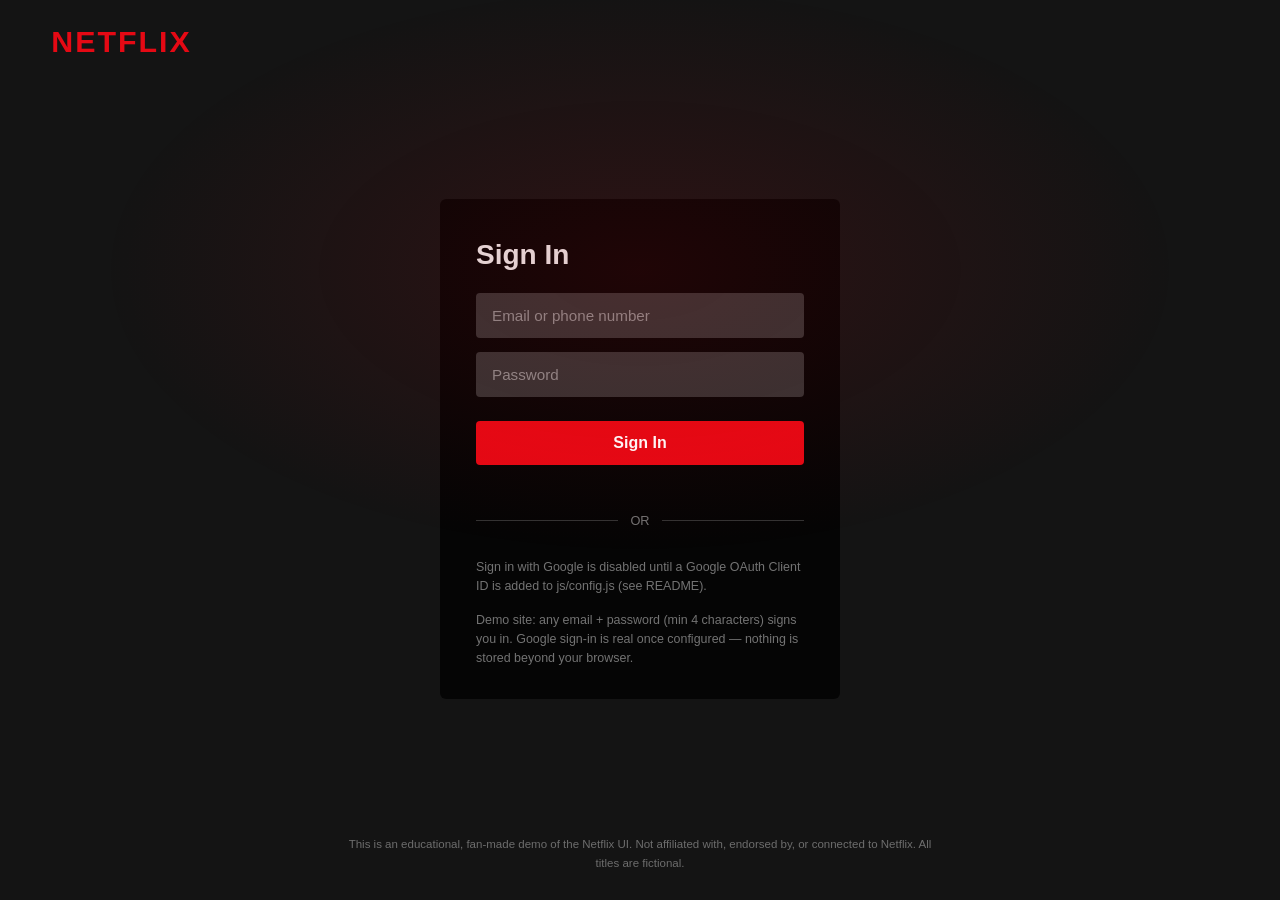
==== login.html @ 46f06f12 "Netflix branding, generated poster art, login page with Google Sign-In" ====
<!DOCTYPE html>
<html lang="en">
<head>
  <meta charset="UTF-8">
  <meta name="viewport" content="width=device-width, initial-scale=1.0">
  <title>Sign In — Netflix (Educational Demo)</title>
  <link rel="stylesheet" href="css/login.css">
</head>
<body>

  <header class="login__brand">
    <a href="login.html">NETFLIX</a>
  </header>

  <main class="login__wrap">
    <div class="login__card">
      <h1>Sign In</h1>
      <form id="login-form" novalidate>
        <input id="login-email" type="email" placeholder="Email or phone number" autocomplete="email" required>
        <input id="login-password" type="password" placeholder="Password" autocomplete="current-password" required>
        <button class="btn--red" type="submit">Sign In</button>
        <p id="login-error" class="login__error" role="alert"></p>
        <div class="login__or"><span>OR</span></div>
        <!-- Google Identity Services renders the real button into this slot -->
        <div id="google-btn" class="login__google"></div>
      </form>
      <p class="login__hint">Demo site: any email + password (min 4 characters) signs you in. Google sign-in is real once configured — nothing is stored beyond your browser.</p>
    </div>
  </main>

  <footer class="login__footer">
    This is an educational, fan-made demo of the Netflix UI. Not affiliated with, endorsed by, or connected to Netflix. All titles are fictional.
  </footer>

  <script src="https://accounts.google.com/gsi/client" async defer></script>
  <script src="js/config.js" defer></script>
  <script src="js/auth.js" defer></script>
  <script src="js/login.js" defer></script>
</body>
</html>
---- css/login.css ----
/* ==========================================================================
   Netflix UI clone (educational demo) — sign-in page styles
   ========================================================================== */

:root {
  --red: #E50914;
  --bg: #141414;
  --text: #e5e5e5;
  --muted: #737373;
}

*,
*::before,
*::after {
  box-sizing: border-box;
}

html,
body {
  margin: 0;
}

body {
  min-height: 100vh;
  display: flex;
  flex-direction: column;
  background: var(--bg);
  color: var(--text);
  font-family: 'Segoe UI', 'Helvetica Neue', Helvetica, Arial, sans-serif;
  -webkit-font-smoothing: antialiased;
}

/* Subtle cinematic red glow behind the card */
body::before {
  content: "";
  position: fixed;
  inset: 0;
  background: radial-gradient(60% 45% at 50% 30%, rgba(229, 9, 20, 0.12), transparent 70%);
  pointer-events: none;
}

/* --- Brand -------------------------------------------------------------- */
.login__brand {
  padding: 24px 4%;
}

.login__brand a {
  color: var(--red);
  font-size: 1.9rem;
  font-weight: 800;
  text-transform: uppercase;
  letter-spacing: 2px;
  text-decoration: none;
}

/* --- Card --------------------------------------------------------------- */
.login__wrap {
  flex: 1;
  display: flex;
  align-items: center;
  justify-content: center;
  padding: 24px;
}

.login__card {
  width: 100%;
  max-width: 400px;
  background: rgba(0, 0, 0, 0.75);
  border-radius: 6px;
  padding: 40px 36px 32px;
}

.login__card h1 {
  margin: 0 0 22px;
  font-size: 1.75rem;
}

.login__card input {
  width: 100%;
  margin-bottom: 14px;
  padding: 14px 16px;
  border: none;
  border-radius: 4px;
  background: #333;
  color: #fff;
  font-size: 0.95rem;
  font-family: inherit;
}

.login__card input::placeholder {
  color: #8c8c8c;
}

.login__card input:focus {
  outline: none;
  background: #454545;
  box-shadow: 0 0 0 1px #555;
}

.btn--red {
  width: 100%;
  margin-top: 10px;
  padding: 13px;
  border: none;
  border-radius: 4px;
  background: var(--red);
  color: #fff;
  font-size: 1rem;
  font-weight: 700;
  font-family: inherit;
  cursor: pointer;
  transition: background-color 0.2s ease;
}

.btn--red:hover {
  background: #f6121d;
}

.login__error {
  min-height: 18px;
  margin: 12px 0 0;
  color: #e87c03;
  font-size: 0.85rem;
}

/* --- Divider + Google button --------------------------------------------- */
.login__or {
  display: flex;
  align-items: center;
  gap: 12px;
  margin: 18px 0;
  color: var(--muted);
  font-size: 0.8rem;
}

.login__or::before,
.login__or::after {
  content: "";
  flex: 1;
  height: 1px;
  background: #333;
}

.login__google {
  display: flex;
  justify-content: center;
}

.login__note {
  margin: 12px 0 0;
  color: var(--muted);
  font-size: 0.78rem;
  line-height: 1.5;
}

.login__hint {
  margin: 16px 0 0;
  color: var(--muted);
  font-size: 0.78rem;
  line-height: 1.5;
}

/* --- Footer --------------------------------------------------------------- */
.login__footer {
  max-width: 700px;
  margin: 0 auto;
  padding: 20px 4% 28px;
  text-align: center;
  color: #6d6d6d;
  font-size: 0.72rem;
  line-height: 1.6;
}

@media (max-width: 480px) {
  .login__card {
    padding: 28px 20px;
  }
}
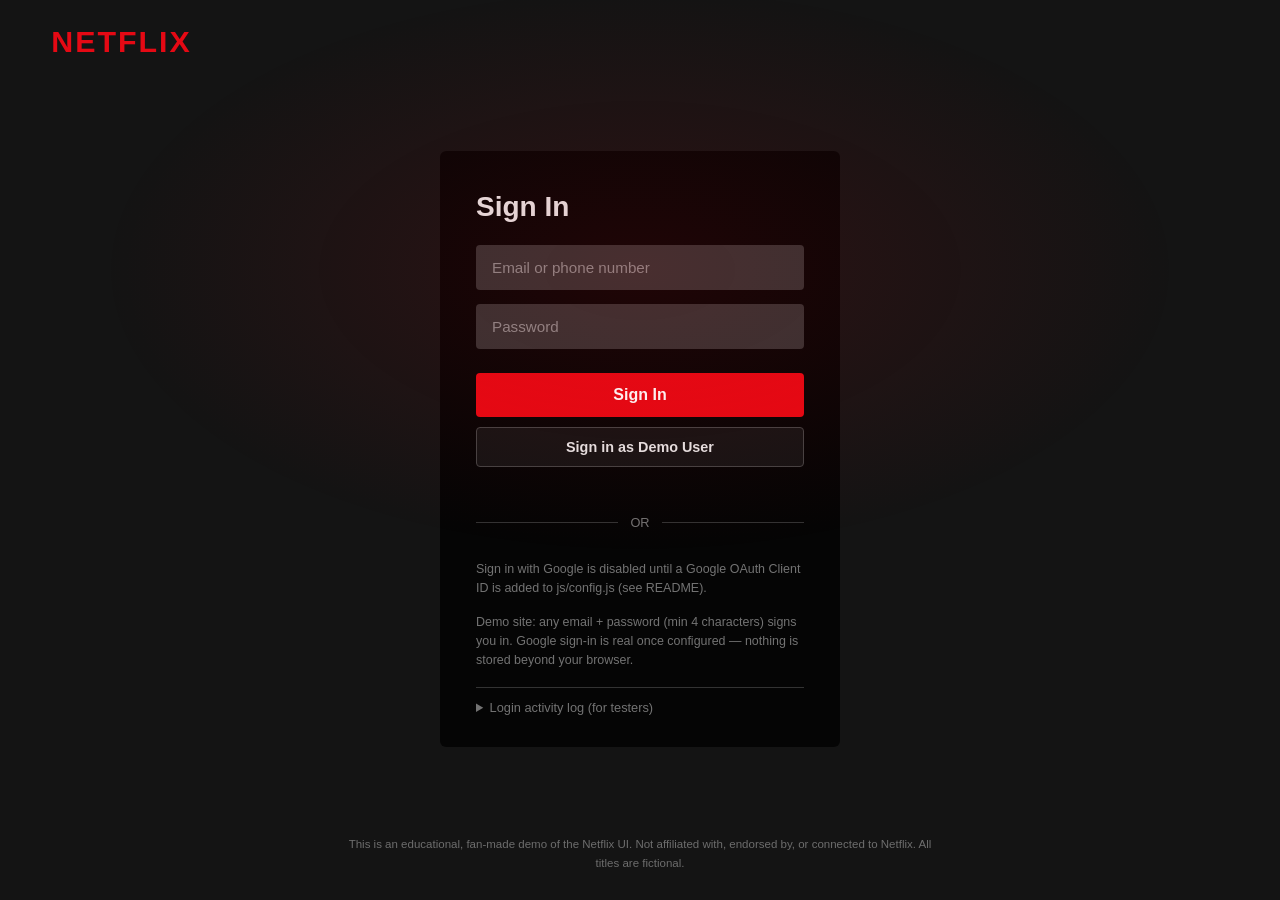
==== commit 06d396af: "Login activity log, demo sign-in button, My List favourites, New & Popular row, demo trailer player" ====
--- a/login.html
+++ b/login.html
@@ -19,12 +19,17 @@
         <input id="login-email" type="email" placeholder="Email or phone number" autocomplete="email" required>
         <input id="login-password" type="password" placeholder="Password" autocomplete="current-password" required>
         <button class="btn--red" type="submit">Sign In</button>
+        <button class="btn--demo" id="demo-btn" type="button">Sign in as Demo User</button>
         <p id="login-error" class="login__error" role="alert"></p>
         <div class="login__or"><span>OR</span></div>
         <!-- Google Identity Services renders the real button into this slot -->
         <div id="google-btn" class="login__google"></div>
       </form>
       <p class="login__hint">Demo site: any email + password (min 4 characters) signs you in. Google sign-in is real once configured — nothing is stored beyond your browser.</p>
+      <details class="login__log">
+        <summary>Login activity log (for testers)</summary>
+        <div id="login-log"></div>
+      </details>
     </div>
   </main>
 
--- a/css/login.css
+++ b/css/login.css
@@ -176,3 +176,74 @@
     padding: 28px 20px;
   }
 }
+
+/* --- One-click demo login ------------------------------------------------ */
+.btn--demo {
+  width: 100%;
+  margin-top: 10px;
+  padding: 11px;
+  border: 1px solid #444;
+  border-radius: 4px;
+  background: rgba(255, 255, 255, 0.06);
+  color: var(--text);
+  font-size: 0.9rem;
+  font-weight: 600;
+  font-family: inherit;
+  cursor: pointer;
+  transition: background-color 0.2s ease, border-color 0.2s ease;
+}
+
+.btn--demo:hover {
+  background: rgba(255, 255, 255, 0.12);
+  border-color: #666;
+}
+
+/* --- Login activity log ---------------------------------------------------- */
+.login__log {
+  margin-top: 18px;
+  border-top: 1px solid #333;
+  padding-top: 12px;
+}
+
+.login__log summary {
+  color: var(--muted);
+  font-size: 0.8rem;
+  cursor: pointer;
+  user-select: none;
+}
+
+.login__log summary:hover {
+  color: var(--text);
+}
+
+#login-log {
+  margin-top: 10px;
+  display: flex;
+  flex-direction: column;
+  gap: 6px;
+}
+
+.login__log-empty {
+  color: var(--muted);
+  font-size: 0.78rem;
+  font-style: italic;
+}
+
+.login__log-row {
+  display: flex;
+  flex-direction: column;
+  gap: 2px;
+  padding: 8px 10px;
+  border-radius: 4px;
+  background: rgba(255, 255, 255, 0.04);
+  font-size: 0.78rem;
+}
+
+.login__log-who {
+  color: var(--text);
+  word-break: break-all;
+}
+
+.login__log-meta {
+  color: var(--muted);
+}
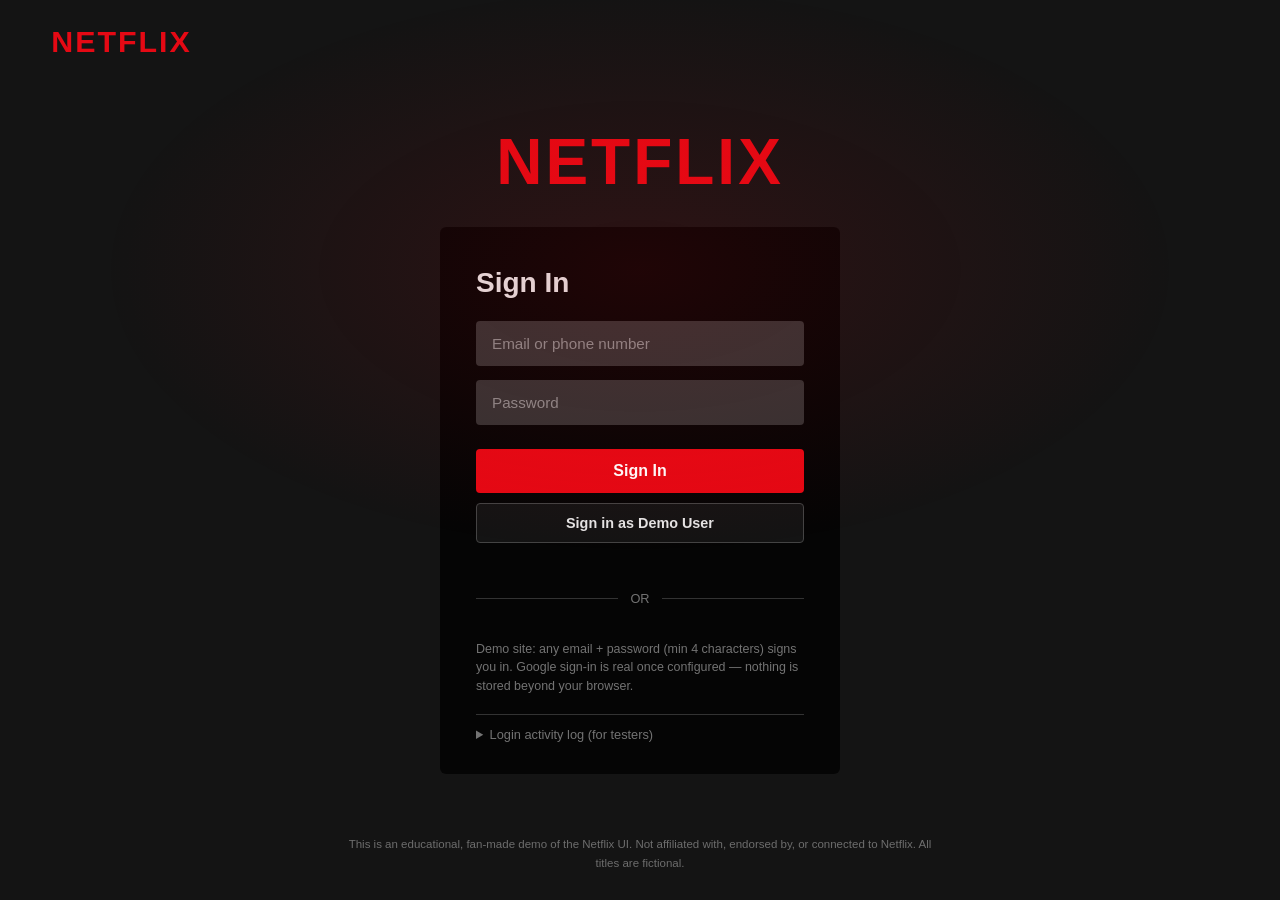
==== commit 464efab9: "Robust Google Sign-In load, big red NETFLIX wordmark on login page, bolder navbar logo" ====
--- a/login.html
+++ b/login.html
@@ -13,6 +13,7 @@
   </header>
 
   <main class="login__wrap">
+    <h1 class="login__title">NETFLIX</h1>
     <div class="login__card">
       <h1>Sign In</h1>
       <form id="login-form" novalidate>
--- a/css/login.css
+++ b/css/login.css
@@ -57,9 +57,22 @@
 .login__wrap {
   flex: 1;
   display: flex;
+  flex-direction: column;
   align-items: center;
   justify-content: center;
+  gap: 28px;
   padding: 24px;
+}
+
+/* Big red wordmark, like the Netflix landing page */
+.login__title {
+  margin: 0;
+  color: var(--red);
+  font-size: clamp(2.6rem, 8vw, 4rem);
+  font-weight: 800;
+  letter-spacing: 3px;
+  text-transform: uppercase;
+  text-align: center;
 }
 
 .login__card {
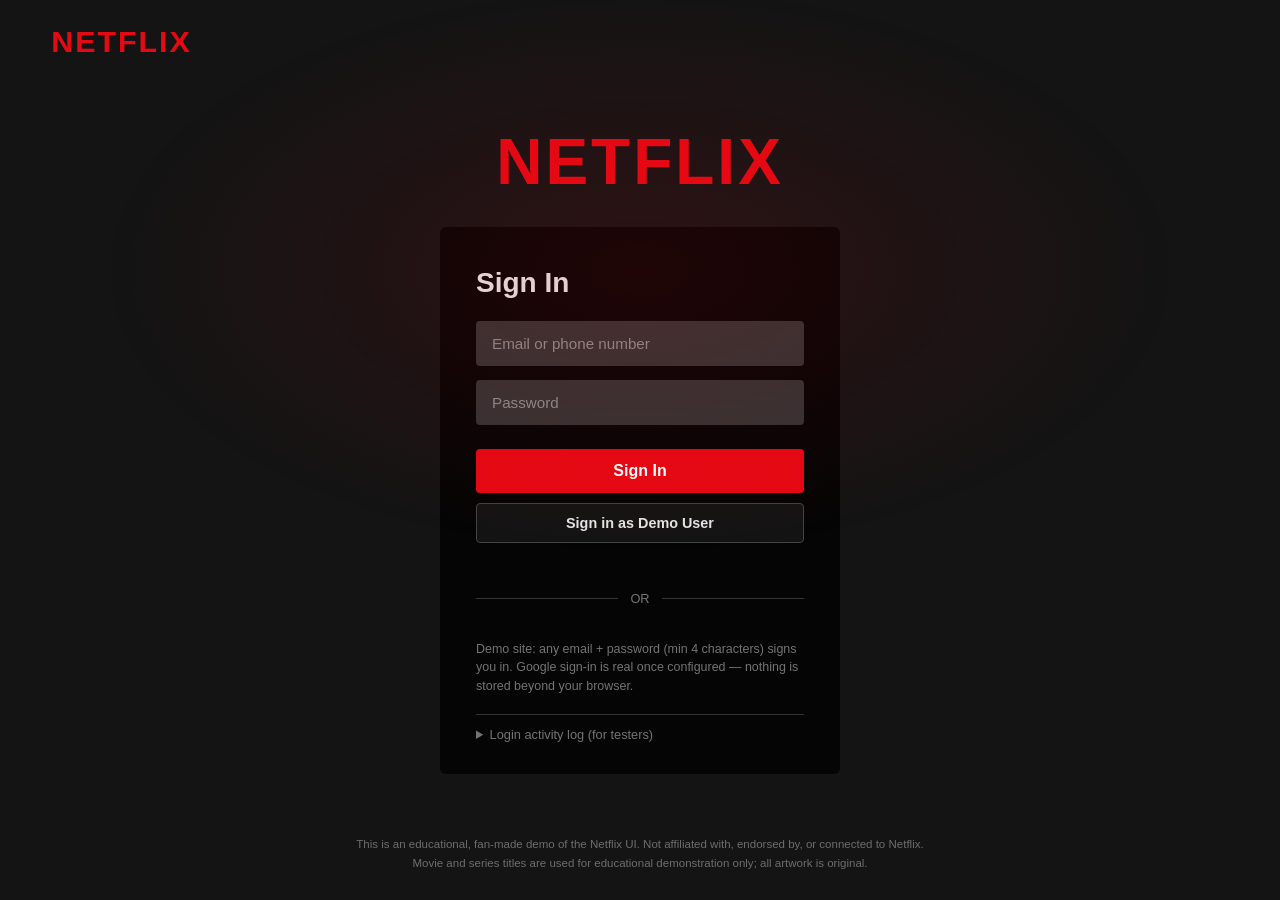
==== commit 1bd72d7a: "Real movie and series titles with regenerated artwork" ====
--- a/login.html
+++ b/login.html
@@ -35,7 +35,7 @@
   </main>
 
   <footer class="login__footer">
-    This is an educational, fan-made demo of the Netflix UI. Not affiliated with, endorsed by, or connected to Netflix. All titles are fictional.
+    This is an educational, fan-made demo of the Netflix UI. Not affiliated with, endorsed by, or connected to Netflix. Movie and series titles are used for educational demonstration only; all artwork is original.
   </footer>
 
   <script src="https://accounts.google.com/gsi/client" async defer></script>
